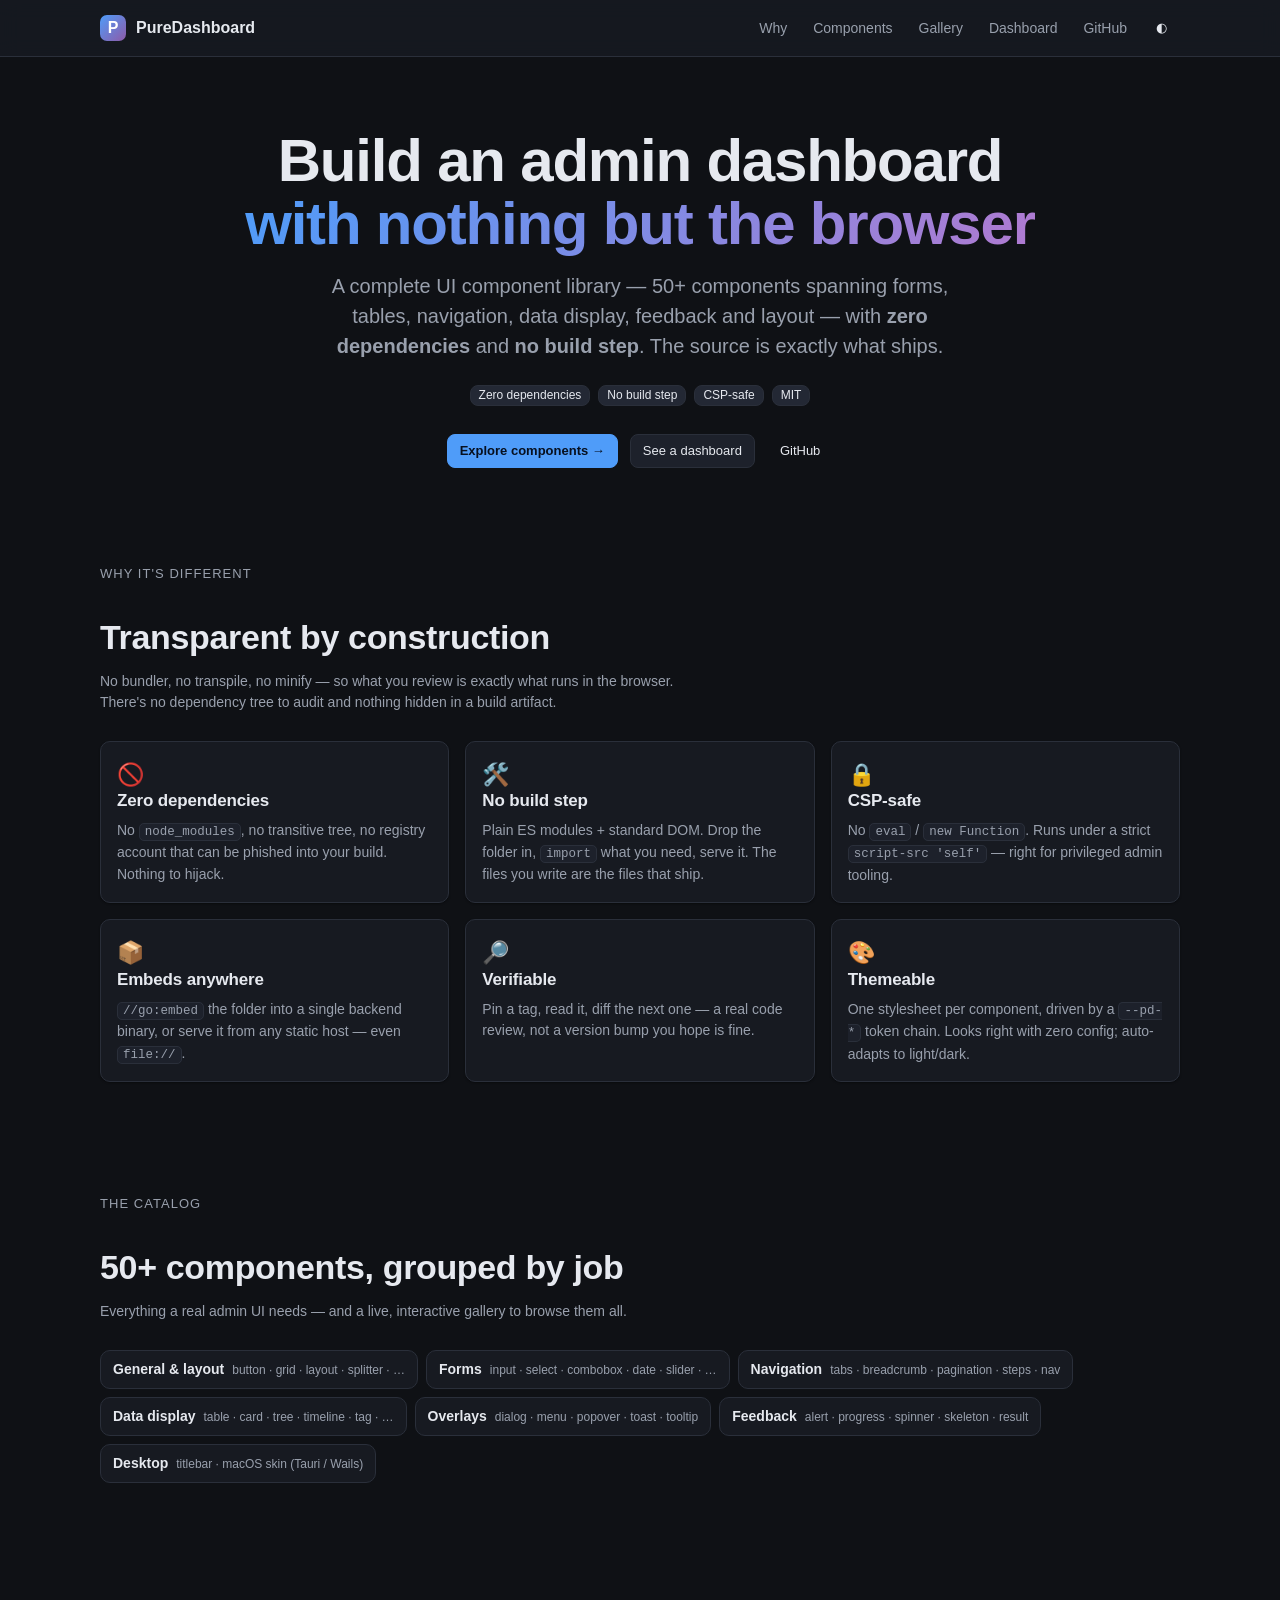
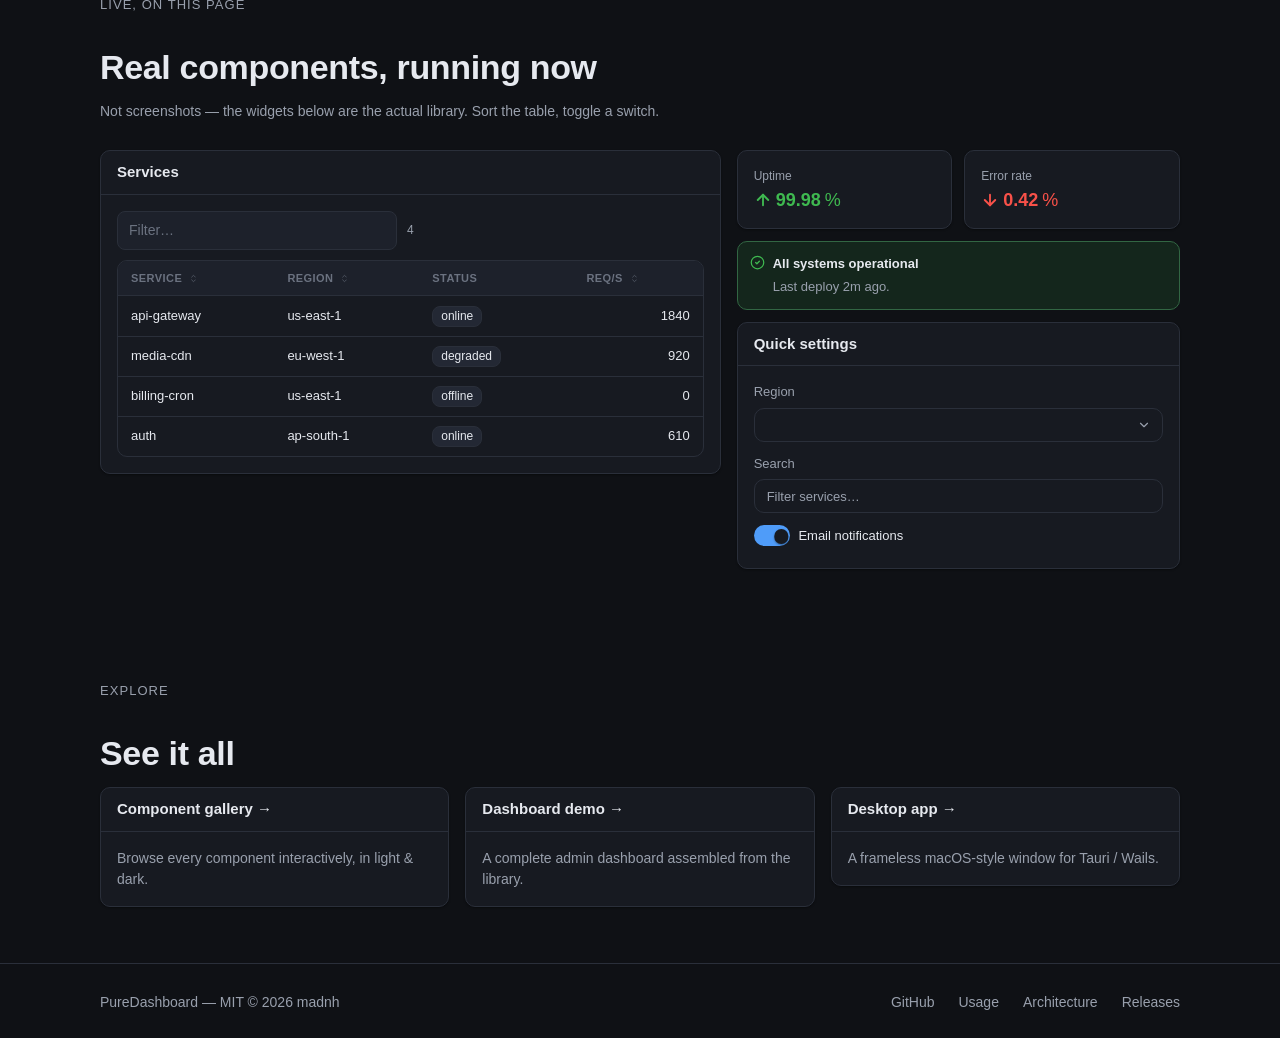
==== index.html @ 522078ba "feat(site): add a landing page for GitHub Pages The project had no website, making it hard to explor" ====
<!doctype html>
<html lang="en" data-theme="dark">
  <head>
    <meta charset="utf-8" />
    <meta name="viewport" content="width=device-width, initial-scale=1" />
    <title>PureDashboard — a zero-dependency, no-build dashboard UI library</title>
    <meta name="description" content="A complete, zero-dependency, no-build, CSP-safe UI component library for embedded admin dashboards. Plain ES modules — the source is what ships." />
    <meta name="color-scheme" content="dark light" />
    <meta property="og:title" content="PureDashboard" />
    <meta property="og:description" content="A complete, zero-dependency, no-build, CSP-safe dashboard UI library. The source is what ships." />

    <!-- The site is built WITH PureDashboard: tokens + base + every component, one bundle. -->
    <link rel="stylesheet" href="./src/theme/tokens.css" />
    <link rel="stylesheet" href="./src/theme/base.css" />
    <link rel="stylesheet" href="./src/components.css" />

    <style>
      /* landing-only layout; components bring their own styling via the tokens above */
      body { margin: 0; background: var(--bg); color: var(--text); font-family: var(--sans, system-ui, sans-serif); }
      a { color: inherit; }
      .wrap { width: min(1080px, 92vw); margin-inline: auto; }
      .site-header {
        position: sticky; top: 0; z-index: 10;
        background: color-mix(in srgb, var(--panel) 86%, transparent);
        backdrop-filter: saturate(1.4) blur(10px);
        border-bottom: 1px solid var(--border);
      }
      .site-header .wrap { display: flex; align-items: center; gap: 16px; height: 56px; }
      .brand { display: flex; align-items: center; gap: 10px; font-weight: 700; font-size: 16px; }
      .brand .logo { width: 26px; height: 26px; border-radius: 7px; background: linear-gradient(135deg, var(--accent), #8e5aa8); display: grid; place-items: center; color: #fff; font-weight: 800; }
      .site-nav { display: flex; align-items: center; gap: 6px; margin-inline-start: auto; }
      .site-nav a { padding: 6px 10px; border-radius: var(--radius, 8px); text-decoration: none; color: var(--muted); font-size: 14px; }
      .site-nav a:hover { color: var(--text); background: var(--panel-2); }
      @media (max-width: 720px) { .site-nav a.hide-sm { display: none; } }

      section { padding-block: 56px; }
      .hero { text-align: center; padding-block: 72px 40px; }
      .hero h1 { font-size: clamp(36px, 6vw, 60px); line-height: 1.05; margin: 0 0 16px; letter-spacing: -0.02em; }
      .hero .grad { background: linear-gradient(120deg, var(--accent), #b07ad0); -webkit-background-clip: text; background-clip: text; color: transparent; }
      .hero p.lede { font-size: clamp(16px, 2.2vw, 20px); color: var(--muted); max-width: 660px; margin: 0 auto 24px; line-height: 1.5; }
      .chips { display: flex; flex-wrap: wrap; gap: 8px; justify-content: center; margin-bottom: 28px; }
      .cta { display: flex; flex-wrap: wrap; gap: 12px; justify-content: center; }

      .section-title { font-size: 13px; letter-spacing: 0.08em; text-transform: uppercase; color: var(--muted); margin: 0 0 6px; }
      .section-head h2 { font-size: clamp(24px, 3.4vw, 34px); margin: 0 0 8px; letter-spacing: -0.01em; }
      .section-head p { color: var(--muted); margin: 0 0 28px; max-width: 620px; }

      .grid-3 { display: grid; grid-template-columns: repeat(3, 1fr); gap: 16px; }
      .grid-2 { display: grid; grid-template-columns: 1fr 1fr; gap: 16px; }
      @media (max-width: 820px) { .grid-3, .grid-2 { grid-template-columns: 1fr; } }
      .feature h3 { margin: 4px 0 6px; font-size: 17px; }
      .feature p { margin: 0; color: var(--muted); font-size: 14px; line-height: 1.55; }
      .feature .ic { font-size: 22px; }

      .families { display: flex; flex-wrap: wrap; gap: 8px; }
      .fam { display: inline-flex; align-items: baseline; gap: 8px; padding: 8px 12px; border: 1px solid var(--border); border-radius: var(--radius, 8px); background: var(--panel); font-size: 14px; }
      .fam b { font-weight: 600; } .fam span { color: var(--muted); font-size: 12px; }

      .demo-grid { display: grid; grid-template-columns: 1.4fr 1fr; gap: 16px; align-items: start; }
      @media (max-width: 900px) { .demo-grid { grid-template-columns: 1fr; } }
      .kpis { display: grid; grid-template-columns: 1fr 1fr; gap: 12px; margin-bottom: 12px; }
      .field { display: grid; gap: 6px; margin-bottom: 12px; }
      .field > span { font-size: 13px; color: var(--muted); }

      .explore { display: grid; grid-template-columns: repeat(3, 1fr); gap: 16px; }
      @media (max-width: 820px) { .explore { grid-template-columns: 1fr; } }
      .explore a { text-decoration: none; }
      .explore .card-body { color: var(--muted); font-size: 14px; }

      footer { border-top: 1px solid var(--border); padding-block: 28px; color: var(--muted); font-size: 14px; }
      footer .wrap { display: flex; flex-wrap: wrap; gap: 12px 24px; align-items: center; }
      footer .spacer { margin-inline-start: auto; }
    </style>
  </head>

  <body>
    <header class="site-header">
      <div class="wrap">
        <span class="brand"><span class="logo">P</span> PureDashboard</span>
        <nav class="site-nav">
          <a href="#features" class="hide-sm">Why</a>
          <a href="#components" class="hide-sm">Components</a>
          <a href="test/gallery.html">Gallery</a>
          <a href="test/dashboard.html" class="hide-sm">Dashboard</a>
          <a href="https://github.com/madnh/puredashboard">GitHub</a>
          <puredashboard-button id="theme-toggle" variant="text" size="small" title="Toggle theme">◐</puredashboard-button>
        </nav>
      </div>
    </header>

    <main>
      <!-- HERO -->
      <section class="hero wrap">
        <h1>Build an admin dashboard<br /><span class="grad">with nothing but the browser</span></h1>
        <p class="lede">
          A complete UI component library — 50+ components spanning forms, tables, navigation,
          data display, feedback and layout — with <b>zero dependencies</b> and <b>no build step</b>.
          The source is exactly what ships.
        </p>
        <div class="chips">
          <puredashboard-tag color="green">Zero dependencies</puredashboard-tag>
          <puredashboard-tag color="blue">No build step</puredashboard-tag>
          <puredashboard-tag color="purple">CSP-safe</puredashboard-tag>
          <puredashboard-tag>MIT</puredashboard-tag>
        </div>
        <div class="cta">
          <puredashboard-button variant="primary" href="test/gallery.html">Explore components →</puredashboard-button>
          <puredashboard-button href="test/dashboard.html">See a dashboard</puredashboard-button>
          <puredashboard-button variant="text" href="https://github.com/madnh/puredashboard">GitHub</puredashboard-button>
        </div>
      </section>

      <!-- WHY -->
      <section id="features" class="wrap">
        <div class="section-head">
          <p class="section-title">Why it's different</p>
          <h2>Transparent by construction</h2>
          <p>No bundler, no transpile, no minify — so what you review is exactly what runs in the browser. There's no dependency tree to audit and nothing hidden in a build artifact.</p>
        </div>
        <div class="grid-3">
          <puredashboard-card class="feature"><div class="ic">🚫</div><h3>Zero dependencies</h3><p>No <code>node_modules</code>, no transitive tree, no registry account that can be phished into your build. Nothing to hijack.</p></puredashboard-card>
          <puredashboard-card class="feature"><div class="ic">🛠️</div><h3>No build step</h3><p>Plain ES modules + standard DOM. Drop the folder in, <code>import</code> what you need, serve it. The files you write are the files that ship.</p></puredashboard-card>
          <puredashboard-card class="feature"><div class="ic">🔒</div><h3>CSP-safe</h3><p>No <code>eval</code> / <code>new Function</code>. Runs under a strict <code>script-src 'self'</code> — right for privileged admin tooling.</p></puredashboard-card>
          <puredashboard-card class="feature"><div class="ic">📦</div><h3>Embeds anywhere</h3><p><code>//go:embed</code> the folder into a single backend binary, or serve it from any static host — even <code>file://</code>.</p></puredashboard-card>
          <puredashboard-card class="feature"><div class="ic">🔎</div><h3>Verifiable</h3><p>Pin a tag, read it, diff the next one — a real code review, not a version bump you hope is fine.</p></puredashboard-card>
          <puredashboard-card class="feature"><div class="ic">🎨</div><h3>Themeable</h3><p>One stylesheet per component, driven by a <code>--pd-*</code> token chain. Looks right with zero config; auto-adapts to light/dark.</p></puredashboard-card>
        </div>
      </section>

      <!-- COMPONENTS -->
      <section id="components" class="wrap">
        <div class="section-head">
          <p class="section-title">The catalog</p>
          <h2>50+ components, grouped by job</h2>
          <p>Everything a real admin UI needs — and a live, interactive gallery to browse them all.</p>
        </div>
        <div class="families">
          <span class="fam"><b>General &amp; layout</b> <span>button · grid · layout · splitter · …</span></span>
          <span class="fam"><b>Forms</b> <span>input · select · combobox · date · slider · …</span></span>
          <span class="fam"><b>Navigation</b> <span>tabs · breadcrumb · pagination · steps · nav</span></span>
          <span class="fam"><b>Data display</b> <span>table · card · tree · timeline · tag · …</span></span>
          <span class="fam"><b>Overlays</b> <span>dialog · menu · popover · toast · tooltip</span></span>
          <span class="fam"><b>Feedback</b> <span>alert · progress · spinner · skeleton · result</span></span>
          <span class="fam"><b>Desktop</b> <span>titlebar · macOS skin (Tauri / Wails)</span></span>
        </div>
      </section>

      <!-- LIVE DEMO -->
      <section class="wrap">
        <div class="section-head">
          <p class="section-title">Live, on this page</p>
          <h2>Real components, running now</h2>
          <p>Not screenshots — the widgets below are the actual library. Sort the table, toggle a switch.</p>
        </div>
        <div class="demo-grid">
          <puredashboard-card title="Services">
            <puredashboard-table id="demo-table"></puredashboard-table>
          </puredashboard-card>
          <div>
            <div class="kpis">
              <puredashboard-card><puredashboard-statistic title="Uptime" value="99.98" suffix="%" precision="2" trend="up"></puredashboard-statistic></puredashboard-card>
              <puredashboard-card><puredashboard-statistic title="Error rate" value="0.42" suffix="%" precision="2" trend="down"></puredashboard-statistic></puredashboard-card>
            </div>
            <puredashboard-alert type="success" show-icon title="All systems operational" message="Last deploy 2m ago." style="margin-bottom:12px"></puredashboard-alert>
            <puredashboard-card title="Quick settings">
              <label class="field"><span>Region</span>
                <puredashboard-select id="demo-select"></puredashboard-select>
              </label>
              <label class="field"><span>Search</span>
                <puredashboard-input placeholder="Filter services…" id="demo-input"></puredashboard-input>
              </label>
              <puredashboard-switch checked label="Email notifications"></puredashboard-switch>
            </puredashboard-card>
          </div>
        </div>
      </section>

      <!-- EXPLORE -->
      <section class="wrap">
        <div class="section-head">
          <p class="section-title">Explore</p>
          <h2>See it all</h2>
        </div>
        <div class="explore">
          <a href="test/gallery.html"><puredashboard-card title="Component gallery →"><div class="card-body">Browse every component interactively, in light &amp; dark.</div></puredashboard-card></a>
          <a href="test/dashboard.html"><puredashboard-card title="Dashboard demo →"><div class="card-body">A complete admin dashboard assembled from the library.</div></puredashboard-card></a>
          <a href="test/desktop.html"><puredashboard-card title="Desktop app →"><div class="card-body">A frameless macOS-style window for Tauri / Wails.</div></puredashboard-card></a>
        </div>
      </section>
    </main>

    <footer>
      <div class="wrap">
        <span>PureDashboard — MIT © 2026 madnh</span>
        <span class="spacer"></span>
        <a href="https://github.com/madnh/puredashboard">GitHub</a>
        <a href="https://github.com/madnh/puredashboard/blob/main/docs/USAGE.md">Usage</a>
        <a href="https://github.com/madnh/puredashboard/blob/main/docs/ARCHITECTURE.md">Architecture</a>
        <a href="https://github.com/madnh/puredashboard/releases">Releases</a>
      </div>
    </footer>

    <script type="module">
      import "./src/button.js"; import "./src/tag.js"; import "./src/card.js";
      import "./src/statistic.js"; import "./src/alert.js"; import "./src/table.js";
      import "./src/select.js"; import "./src/input.js"; import "./src/switch.js";

      // theme toggle
      document.getElementById("theme-toggle").addEventListener("click", () => {
        const el = document.documentElement;
        el.dataset.theme = el.dataset.theme === "light" ? "dark" : "light";
      });

      // live table
      const t = document.getElementById("demo-table");
      t.columns = [
        { key: "name", label: "Service", sortable: true },
        { key: "region", label: "Region", sortable: true },
        { key: "status", label: "Status", render: (r) => { const el = document.createElement("puredashboard-tag"); el.color = r.status === "online" ? "green" : r.status === "degraded" ? "gold" : "red"; el.textContent = r.status; return el; } },
        { key: "rps", label: "Req/s", sortable: true, align: "end" },
      ];
      t.rows = [
        { name: "api-gateway", region: "us-east-1", status: "online", rps: 1840 },
        { name: "media-cdn", region: "eu-west-1", status: "degraded", rps: 920 },
        { name: "billing-cron", region: "us-east-1", status: "offline", rps: 0 },
        { name: "auth", region: "ap-south-1", status: "online", rps: 610 },
      ];

      document.getElementById("demo-select").options = [
        { value: "us", label: "US East" }, { value: "eu", label: "EU West" }, { value: "ap", label: "AP South" },
      ];

      requestAnimationFrame(() => requestAnimationFrame(() => { document.documentElement.dataset.ready = "1"; }));
    </script>
  </body>
</html>
---- src/theme/tokens.css ----
/* PureDashboard theme — design tokens (OPTIONAL).
 *
 * The single source of truth for the visual language: palette, spacing, type,
 * elevation, motion, and control sizing. Every PureDashboard component themes
 * itself from these variables (with its own --pd-* fallbacks), so linking ONLY
 * this file already makes the components look polished and cohesive instead of
 * falling back to bare system colours.
 *
 * Zero-dependency, no build, CSP-safe — plain CSS custom properties. Dark by
 * default; light is applied automatically via prefers-color-scheme. Force a mode
 * regardless of the OS with `<html data-theme="light">` / `data-theme="dark">`.
 * Override any token from your own stylesheet to retheme everything at once.
 *
 * ── Three token tiers ──────────────────────────────────────────────────────
 *   1. PRIMITIVE  (--pd-ref-*)  raw, mode-independent palette values. The only
 *                               place a literal colour ramp lives. Not consumed
 *                               by components directly.
 *   2. SEMANTIC   (--accent, --panel, --sp-*, --shadow-*, …)  meaning-carrying
 *                               app tokens — THIS is the public theming contract
 *                               components read (via their own --pd-* fallback
 *                               chain). Surfaces/text are authored per light/dark;
 *                               everything else is mode-neutral.
 *   3. COMPONENT  (--pd-<comp>-*)  per-component knobs, defined INSIDE each
 *                               component's own stylesheet (e.g. --pd-table-*),
 *                               never here. See docs/DEVELOPMENT.md.
 *
 * Backward-compat: every semantic token name that existed before this file was
 * tiered still exists with the same resolved value — components are unchanged.
 */

/* ═══ Tier 1 — PRIMITIVE palette (mode-independent) ═════════════════════════ */
:root {
  /* accent ramp */
  --pd-ref-accent-400: #6facfa;
  --pd-ref-accent-500: #4f9cf9;
  --pd-ref-accent-600: #3b82f6;

  /* status hues */
  --pd-ref-red-500:    #f85149;
  --pd-ref-green-500:  #3fb950;
  --pd-ref-amber-500:  #d29922;
  --pd-ref-teal-500:   #2dd4bf;
  --pd-ref-purple-500: #a98bff;
}

/* ═══ Tier 2 — SEMANTIC (dark = default) ═══════════════════════════════════ */
:root, :root[data-theme="dark"] {
  color-scheme: light dark;

  /* surfaces (per-mode) */
  --bg: #0f1115;
  --panel: #171a21;
  --panel-2: #1d212b;
  --panel-3: #232834;
  --border: #2a2f3a;
  --border-2: #353b48;

  /* text (per-mode) */
  --text: #e6e9ef;
  --muted: #99a0ad;
  --faint: #6b7280;

  /* accent + status (mode-neutral → primitives) */
  --accent: var(--pd-ref-accent-500);
  --accent-hover: var(--pd-ref-accent-400);
  --accent-active: var(--pd-ref-accent-600);
  --accent-ink: #07101f;     /* readable text on an --accent fill */
  --green: var(--pd-ref-green-500);
  --amber: var(--pd-ref-amber-500);
  --red: var(--pd-ref-red-500);
  --teal: var(--pd-ref-teal-500);
  --purple: var(--pd-ref-purple-500);
  --danger: var(--red);

  /* status "soft" backgrounds + borders — tint the hue, stay theme-agnostic
   * via color-mix so the same token reads correctly in light and dark. */
  --danger-bg:  color-mix(in srgb, var(--red)   12%, transparent);
  --success-bg: color-mix(in srgb, var(--green) 12%, transparent);
  --warning-bg: color-mix(in srgb, var(--amber) 12%, transparent);
  --info-bg:    color-mix(in srgb, var(--accent) 12%, transparent);
  --danger-border:  color-mix(in srgb, var(--red)   40%, var(--border));
  --success-border: color-mix(in srgb, var(--green) 40%, var(--border));

  /* focus ring — one token every control shares for a consistent a11y outline */
  --ring-width: 3px;
  --focus-ring: 0 0 0 var(--ring-width) color-mix(in srgb, var(--accent) 40%, transparent);

  /* shape */
  --radius-sm: 8px;
  --radius: 10px;
  --radius-lg: 14px;
  --radius-full: 999px;

  /* spacing scale (4px base) */
  --sp-1: 4px;
  --sp-2: 8px;
  --sp-3: 12px;
  --sp-4: 16px;
  --sp-5: 20px;
  --sp-6: 24px;
  --sp-8: 32px;

  /* typography */
  --sans: -apple-system, BlinkMacSystemFont, "Segoe UI", Roboto, Helvetica, Arial, sans-serif;
  --mono: ui-monospace, SFMono-Regular, "SF Mono", Menlo, Consolas, monospace;
  --font-size-xs: 11px;
  --font-size-sm: 12px;
  --font-size-md: 13px;   /* the components' body size */
  --font-size-lg: 15px;
  --font-size-xl: 18px;
  --line-tight: 1.25;
  --line-normal: 1.5;
  --weight-medium: 500;
  --weight-semibold: 600;

  /* control sizing / density — the shared knob for inputs, buttons, selects.
   * Set [data-density="compact"] on a container to tighten an area (Antd-style). */
  --control-height-sm: 28px;
  --control-height-md: 34px;
  --control-height-lg: 42px;
  --control-pad-x: var(--sp-3);
  --disabled-opacity: 0.55;

  /* elevation (dark needs deeper shadow to read on dark surfaces) */
  --shadow-1: 0 1px 2px rgba(0, 0, 0, 0.4);
  --shadow-2: 0 4px 12px rgba(0, 0, 0, 0.5);
  --shadow-3: 0 12px 32px rgba(0, 0, 0, 0.6);
  --shadow-overlay: var(--shadow-3);

  /* z-index scale — for the fixed/high-z FALLBACKS only; dialog/menu/toast use
   * the native top layer and never need these. Kept ordered + named to prevent
   * ad-hoc magic numbers from fighting each other. */
  --z-base: 0;
  --z-dropdown: 1000;
  --z-sticky: 1100;
  --z-overlay: 1200;
  --z-modal: 1300;
  --z-toast: 1400;

  /* motion */
  --duration-fast: 120ms;
  --duration-base: 200ms;
  --duration-slow: 320ms;
  --ease-standard: cubic-bezier(0.2, 0, 0, 1);
  --ease-emphasized: cubic-bezier(0.3, 0, 0, 1);
}

/* light palette — auto when the OS prefers light (and no explicit override) … */
@media (prefers-color-scheme: light) {
  :root:not([data-theme]) {
    --bg: #f4f6fa;
    --panel: #ffffff;
    --panel-2: #f7f9fc;
    --panel-3: #eef1f6;
    --border: #e1e5ec;
    --border-2: #d2d8e2;
    --text: #1a1f2b;
    --muted: #5b6472;
    --faint: #8b93a1;
    --accent-ink: #ffffff;

    /* softer shadows on light surfaces */
    --shadow-1: 0 1px 2px rgba(16, 24, 40, 0.08);
    --shadow-2: 0 4px 12px rgba(16, 24, 40, 0.12);
    --shadow-3: 0 12px 32px rgba(16, 24, 40, 0.16);
  }
}
/* … or forced, regardless of OS, via <html data-theme="light"> */
:root[data-theme="light"] {
  color-scheme: light;
  --bg: #f4f6fa;
  --panel: #ffffff;
  --panel-2: #f7f9fc;
  --panel-3: #eef1f6;
  --border: #e1e5ec;
  --border-2: #d2d8e2;
  --text: #1a1f2b;
  --muted: #5b6472;
  --faint: #8b93a1;
  --accent-ink: #ffffff;

  --shadow-1: 0 1px 2px rgba(16, 24, 40, 0.08);
  --shadow-2: 0 4px 12px rgba(16, 24, 40, 0.12);
  --shadow-3: 0 12px 32px rgba(16, 24, 40, 0.16);
}

/* Compact density — opt in on any subtree with [data-density="compact"]. */
[data-density="compact"] {
  --control-height-sm: 24px;
  --control-height-md: 30px;
  --control-height-lg: 36px;
  --control-pad-x: var(--sp-2);
}

/* Honour the OS "reduce motion" setting everywhere at once. */
@media (prefers-reduced-motion: reduce) {
  :root {
    --duration-fast: 0ms;
    --duration-base: 0ms;
    --duration-slow: 0ms;
  }
}
---- src/theme/base.css ----
/* PureDashboard theme — base primitives (OPTIONAL).
 *
 * Reset, typography, and the plain form controls (button / input / select /
 * code) that the components sit alongside. Depends on tokens.css (link it first).
 * Style classes here are generic element/utility names — your app CSS can freely
 * override them.
 */

* { box-sizing: border-box; }
html, body { height: 100%; margin: 0; }
body {
  background: var(--bg);
  color: var(--text);
  font-family: var(--sans);
  font-size: 14px;
  line-height: 1.5;
  -webkit-font-smoothing: antialiased;
}
a { color: var(--accent); text-decoration: none; }
a:hover { text-decoration: underline; }
h1, h2, h3 { margin: 0; letter-spacing: -0.01em; }

/* stroke-based icon class (follows currentColor; 1em → scales with font) */
.ic {
  width: 1em; height: 1em; display: inline-block; vertical-align: -0.14em; flex: none;
  fill: none; stroke: currentColor; stroke-width: 2; stroke-linecap: round; stroke-linejoin: round;
}

/* ── buttons ── */
button {
  font: inherit; cursor: pointer; border-radius: var(--radius-sm);
  border: 1px solid var(--border); background: var(--panel-2); color: var(--text);
  padding: 7px 13px; transition: background .12s, border-color .12s, transform .04s;
}
button:hover { background: var(--panel-3); }
button:active { transform: translateY(1px); }
button:focus-visible { outline: 2px solid var(--accent); outline-offset: 2px; }
button.primary { background: var(--accent); border-color: var(--accent); color: var(--accent-ink); font-weight: 600; }
button.primary:hover { background: color-mix(in srgb, var(--accent) 88%, #000); }
button.secondary { background: var(--panel-2); }
button.danger { color: var(--red); border-color: color-mix(in srgb, var(--red) 40%, var(--border)); background: var(--panel-2); }
button.danger:hover { background: color-mix(in srgb, var(--red) 14%, transparent); }
button:disabled { opacity: .55; cursor: not-allowed; }

/* ── inputs ── */
/* Wrapped in :where() so this base layer has ZERO specificity — every component's
 * own field styles (single BEM class) always win over it, and apps override freely.
 * Without this, `input[type=text]` (type+attr) outranks a lone component class and
 * the theme silently overrides component internals (e.g. number's borderless field). */
:where(input[type=text], input[type=number], input[type=search], input[type=password], input[type=email], select, textarea) {
  background: var(--panel-2); border: 1px solid var(--border); color: var(--text);
  border-radius: var(--radius-sm); padding: 8px 11px; font: inherit; outline: none; min-width: 0;
}
:where(input, textarea)::placeholder { color: var(--faint); }
:where(input, select, textarea):focus { border-color: var(--accent); }
:where(input[type=checkbox], input[type=radio]) { accent-color: var(--accent); width: 16px; height: 16px; }

code {
  font-family: var(--mono); font-size: 12.5px; background: var(--panel-2);
  border: 1px solid var(--border); padding: 1px 5px; border-radius: 5px;
}
---- src/components.css ----
/* PureDashboard — component stylesheet bundle (OPTIONAL convenience).
 *
 * One link that pulls in EVERY component's self-contained stylesheet, so a page
 * using several components needs a single tag instead of hand-picking files
 * (and never silently missing one):
 *
 *   <link rel="stylesheet" href="LIB/components.css">
 *
 * This is plain native CSS `@import` — NOT a build step. Nothing is bundled,
 * minified, or transpiled; the browser fetches each file as-is, and every
 * component stylesheet still works when linked on its own. Prefer to ship only
 * what a page uses? Skip this file and link the individual *.css instead.
 *
 * This bundle is styling only. The design tokens are a separate, optional layer
 * — link ONE of these too so the components look polished (they fall back to
 * neutral system colours without it):
 *
 *   <link rel="stylesheet" href="LIB/theme/tokens.css">       <!-- palette only -->
 *   <link rel="stylesheet" href="LIB/theme/dashboard.css">    <!-- palette + full shell -->
 *
 * @import must precede all other rules; these resolve relative to this file.
 * Keep this list in sync when adding a component (see docs/DEVELOPMENT.md).
 */
/* general */
@import "button.css";
/* form family */
@import "form.css";
@import "input.css";
@import "textarea.css";
@import "number.css";
@import "select.css";
@import "checkbox.css";
@import "switch.css";
@import "radio-group.css";
@import "segmented.css";
@import "slider.css";
@import "color.css";
@import "combobox.css";
@import "date.css";
@import "time.css";
@import "rate.css";
/* layout */
@import "divider.css";
@import "space.css";
@import "flex.css";
@import "grid.css";
@import "layout.css";
@import "splitter.css";
@import "titlebar.css";
/* navigation */
@import "tabs.css";
@import "breadcrumb.css";
@import "pagination.css";
@import "steps.css";
@import "timeline.css";
@import "nav.css";
/* data display */
@import "table.css";
@import "card.css";
@import "descriptions.css";
@import "statistic.css";
@import "tag.css";
@import "badge.css";
@import "avatar.css";
@import "empty.css";
@import "collapse.css";
@import "tree.css";
@import "list.css";
@import "result.css";
/* overlays & content */
@import "upload.css";
@import "dialog.css";
@import "menu.css";
@import "popover.css";
@import "popconfirm.css";
@import "tooltip.css";
@import "toast.css";
@import "md.css";
/* feedback */
@import "alert.css";
@import "progress.css";
@import "spinner.css";
@import "skeleton.css";
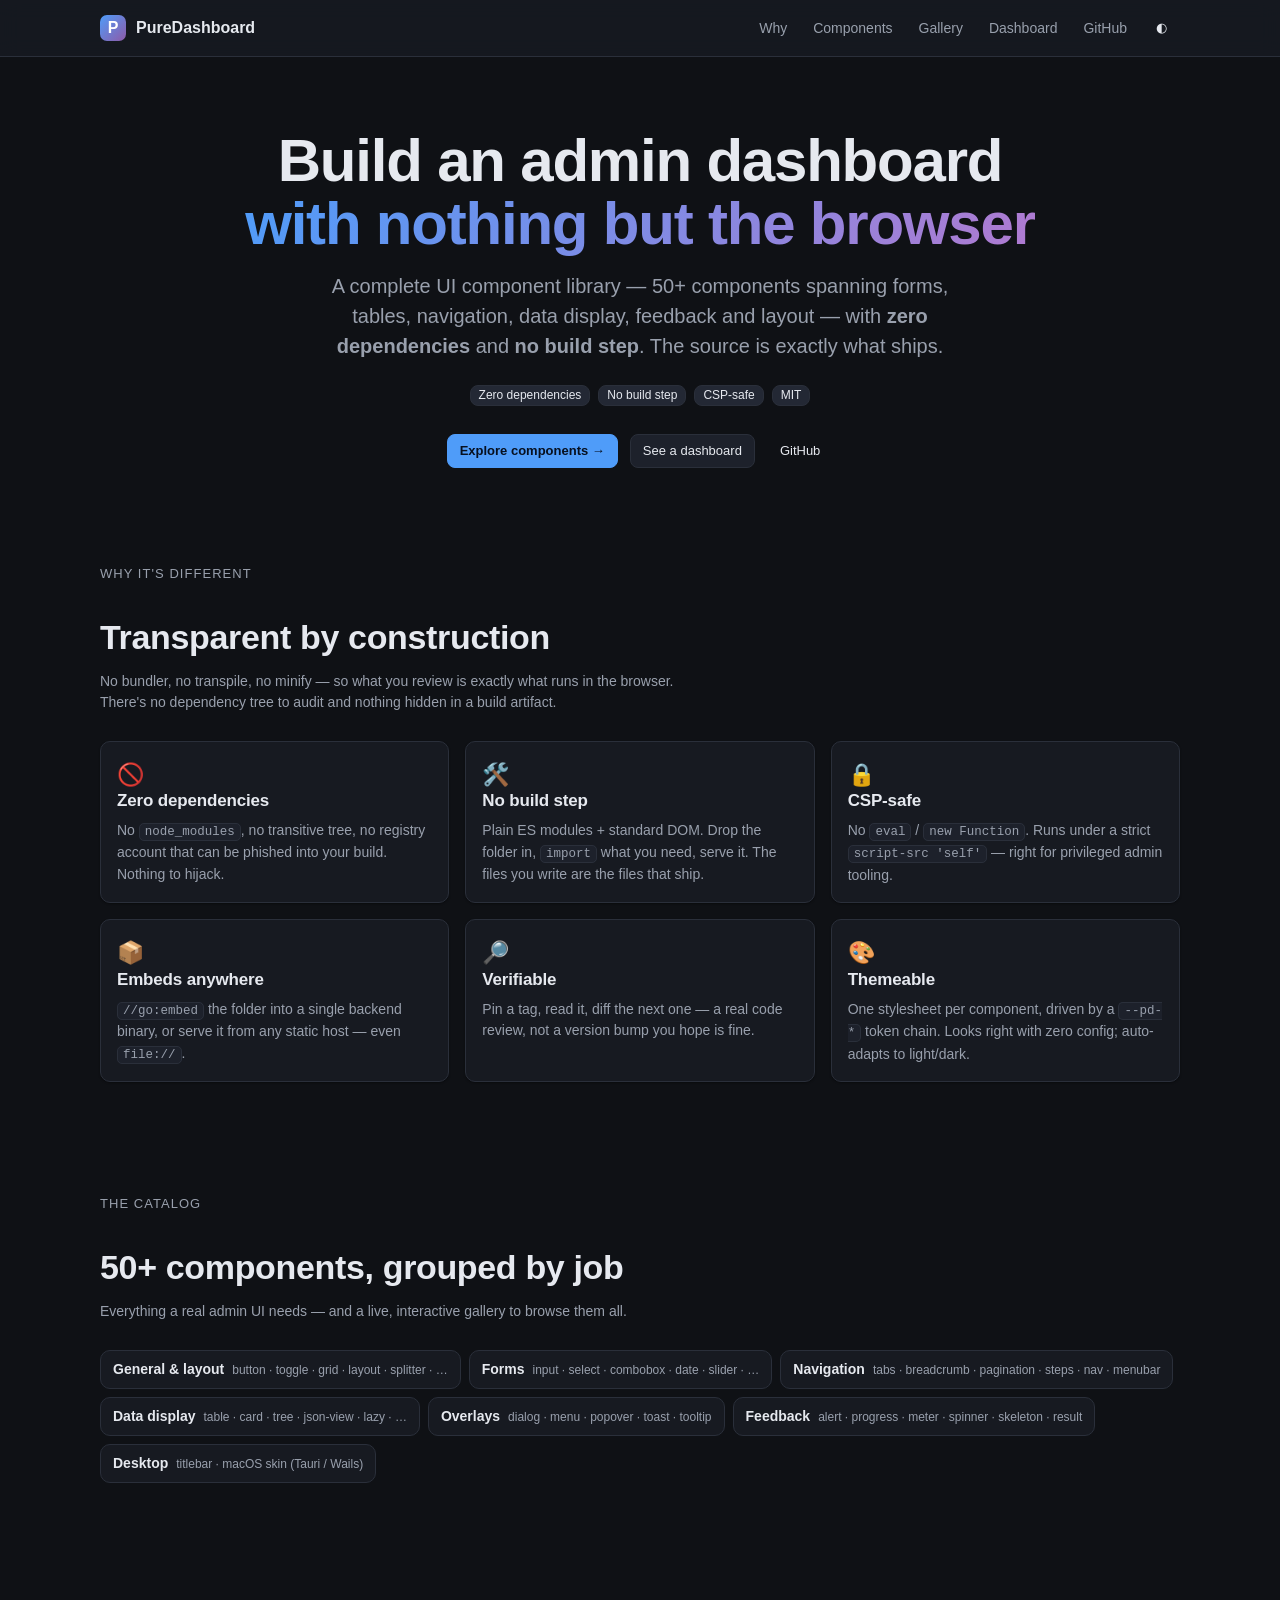
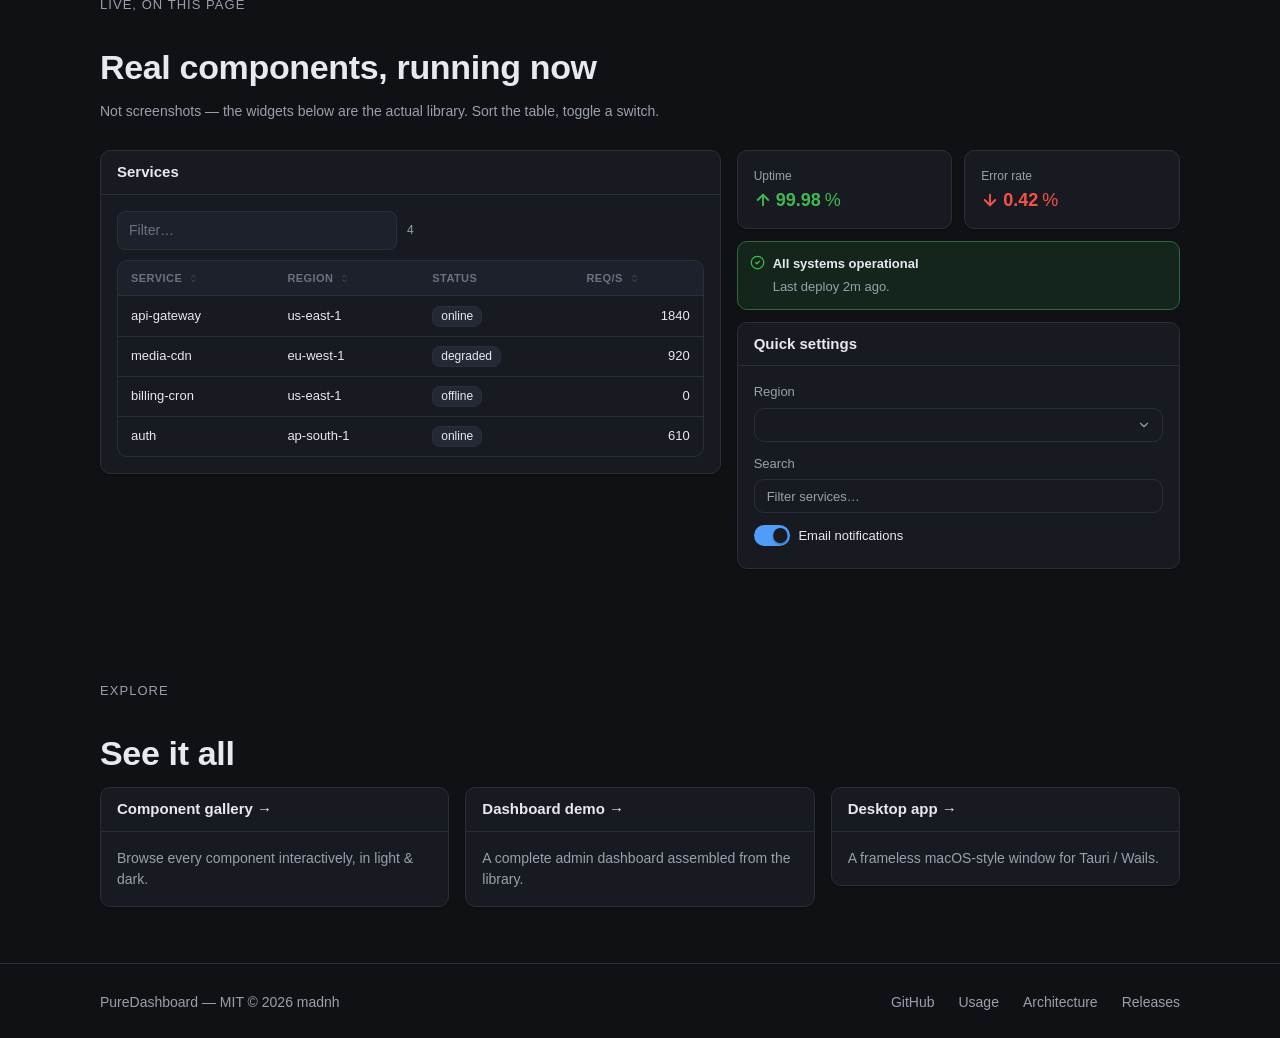
==== commit 8ceb4eb9: "docs: cover the new components in the human-facing docs, not just the JSDoc A doc audit across every" ====
--- a/index.html
+++ b/index.html
@@ -135,12 +135,12 @@
           <p>Everything a real admin UI needs — and a live, interactive gallery to browse them all.</p>
         </div>
         <div class="families">
-          <span class="fam"><b>General &amp; layout</b> <span>button · grid · layout · splitter · …</span></span>
+          <span class="fam"><b>General &amp; layout</b> <span>button · toggle · grid · layout · splitter · …</span></span>
           <span class="fam"><b>Forms</b> <span>input · select · combobox · date · slider · …</span></span>
-          <span class="fam"><b>Navigation</b> <span>tabs · breadcrumb · pagination · steps · nav</span></span>
-          <span class="fam"><b>Data display</b> <span>table · card · tree · timeline · tag · …</span></span>
+          <span class="fam"><b>Navigation</b> <span>tabs · breadcrumb · pagination · steps · nav · menubar</span></span>
+          <span class="fam"><b>Data display</b> <span>table · card · tree · json-view · lazy · …</span></span>
           <span class="fam"><b>Overlays</b> <span>dialog · menu · popover · toast · tooltip</span></span>
-          <span class="fam"><b>Feedback</b> <span>alert · progress · spinner · skeleton · result</span></span>
+          <span class="fam"><b>Feedback</b> <span>alert · progress · meter · spinner · skeleton · result</span></span>
           <span class="fam"><b>Desktop</b> <span>titlebar · macOS skin (Tauri / Wails)</span></span>
         </div>
       </section>
--- a/src/components.css
+++ b/src/components.css
@@ -33,6 +33,8 @@
 @import "switch.css";
 @import "radio-group.css";
 @import "segmented.css";
+@import "toggle.css";
+@import "toggle-group.css";
 @import "slider.css";
 @import "color.css";
 @import "combobox.css";
@@ -54,6 +56,7 @@
 @import "steps.css";
 @import "timeline.css";
 @import "nav.css";
+@import "menubar.css";
 /* data display */
 @import "table.css";
 @import "card.css";
@@ -67,6 +70,7 @@
 @import "tree.css";
 @import "list.css";
 @import "result.css";
+@import "json-view.css";
 /* overlays & content */
 @import "upload.css";
 @import "dialog.css";
@@ -79,5 +83,7 @@
 /* feedback */
 @import "alert.css";
 @import "progress.css";
+@import "meter.css";
 @import "spinner.css";
 @import "skeleton.css";
+@import "lazy.css";
